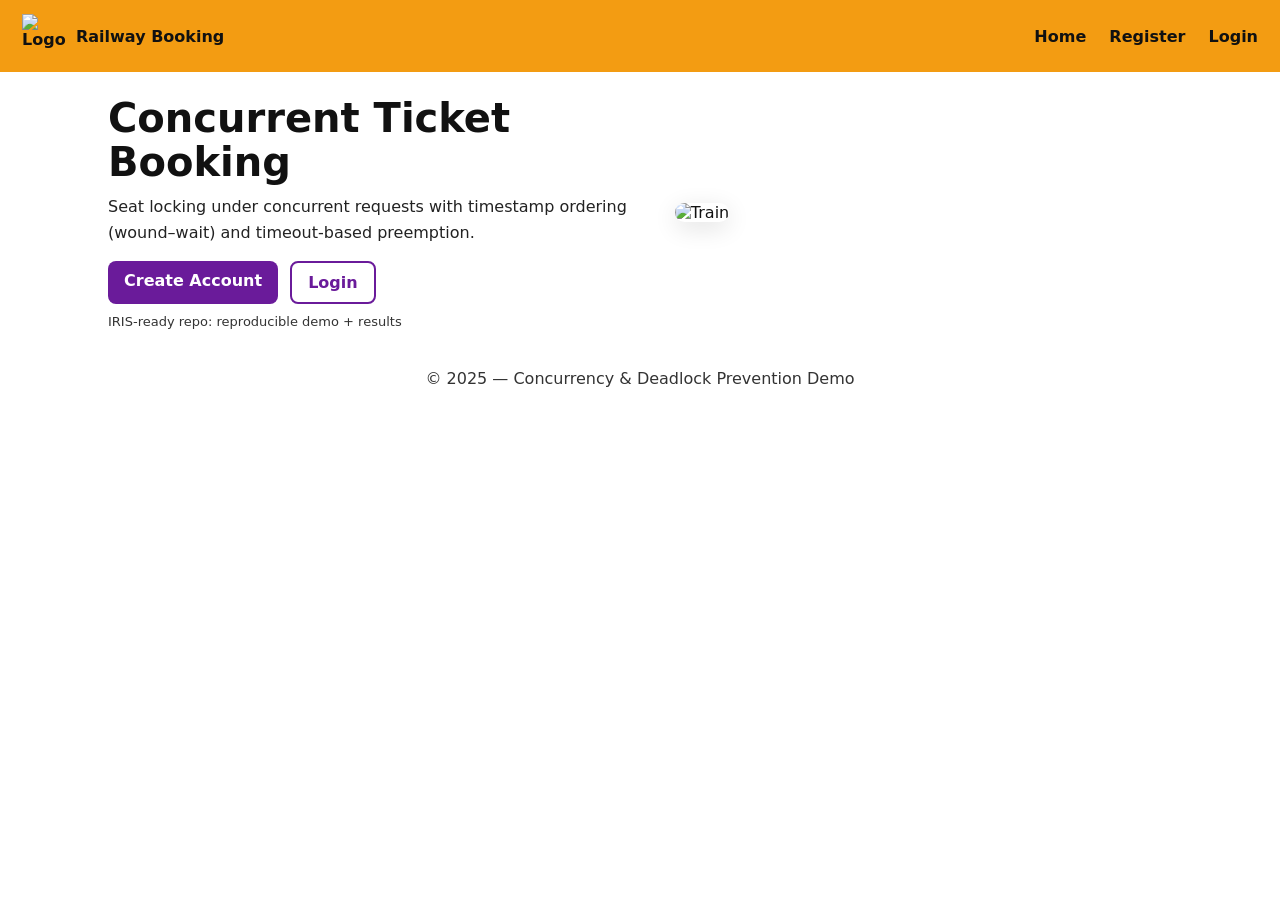
==== src/index.html @ 3301897b "Okay" ====
<!DOCTYPE html>
<html lang="en">
<head>
  <meta charset="UTF-8">
  <meta name="viewport" content="width=device-width, initial-scale=1.0">
  <title>Railway Booking | Concurrency Demo</title>
  <link rel="stylesheet" href="./styles/index.css">
  <link rel="icon" href="./assets/indian_railways_logo.png">
</head>
<body>
  <header class="nav">
    <div class="brand">
      <img src="./assets/indian_railways_logo.png" alt="Logo" width="44" height="44">
      <span>Railway Booking</span>
    </div>
    <nav class="links">
      <a href="./index.html">Home</a>
      <a href="./frontend/register.html">Register</a>
      <a href="./frontend/login.html">Login</a>
    </nav>
  </header>

  <main class="hero">
    <section class="hero-text">
      <h1>Concurrent Ticket Booking</h1>
      <p>Seat locking under concurrent requests with timestamp ordering (wound–wait) and timeout-based preemption.</p>
      <div class="cta">
        <a class="btn" href="./frontend/register.html">Create Account</a>
        <a class="btn outline" href="./frontend/login.html">Login</a>
      </div>
      <div class="meta">
        <span>IRIS-ready repo: reproducible demo + results</span>
      </div>
    </section>
    <section class="hero-image">
      <img src="./assets/Vande-Bharat-Sleeper-Coach.jpg" alt="Train">
    </section>
  </main>

  <footer class="footer">
    <p>© 2025 — Concurrency & Deadlock Prevention Demo</p>
  </footer>
</body>
</html>
---- src/styles/index.css ----
*{box-sizing:border-box;margin:0;padding:0;font-family:system-ui,-apple-system,Segoe UI,Roboto,Arial}
body{background:#fff;color:#111}
.nav{display:flex;align-items:center;justify-content:space-between;padding:14px 22px;background:#f39c12}
.brand{display:flex;gap:10px;align-items:center;font-weight:700;color:#111}
.links a{text-decoration:none;color:#111;margin-left:18px;font-weight:600}
.hero{display:grid;grid-template-columns:1.1fr 1fr;gap:20px;align-items:center;max-width:1100px;margin:24px auto;padding:0 18px}
.hero-text h1{font-size:40px;line-height:1.1;margin-bottom:10px}
.hero-text p{font-size:16px;line-height:1.6;color:#222;margin-bottom:16px}
.cta{display:flex;gap:12px;margin-bottom:10px}
.btn{display:inline-block;background:#6a1b9a;color:#fff;padding:10px 16px;border-radius:8px;text-decoration:none;font-weight:700}
.btn.outline{background:transparent;border:2px solid #6a1b9a;color:#6a1b9a}
.meta{font-size:13px;color:#333}
.hero-image img{width:100%;border-radius:14px;box-shadow:0 6px 24px rgba(0,0,0,.12)}
.footer{padding:16px;text-align:center;color:#333;margin-top:18px}
@media(max-width:880px){.hero{grid-template-columns:1fr}.hero-text h1{font-size:32px}}
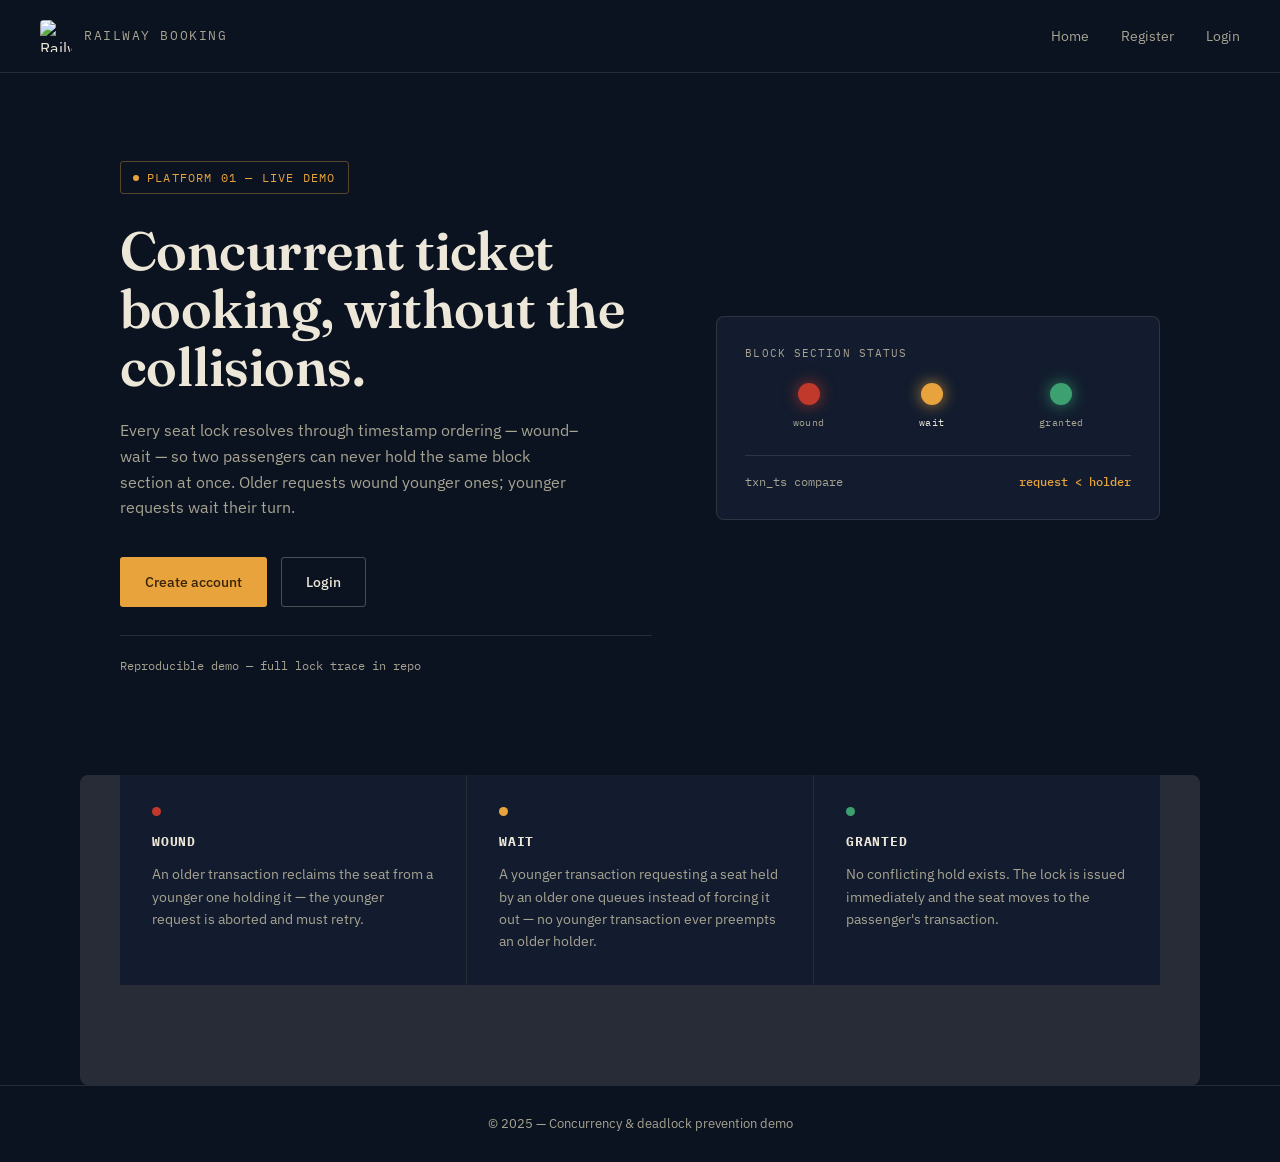
==== commit c4a2fc20: "Redesign homepage with signal-board theme" ====
--- a/src/index.html
+++ b/src/index.html
@@ -1,16 +1,179 @@
 <!DOCTYPE html>
 <html lang="en">
 <head>
-  <meta charset="UTF-8">
-  <meta name="viewport" content="width=device-width, initial-scale=1.0">
-  <title>Railway Booking | Concurrency Demo</title>
-  <link rel="stylesheet" href="./styles/index.css">
-  <link rel="icon" href="./assets/indian_railways_logo.png">
+<meta charset="UTF-8">
+<meta name="viewport" content="width=device-width, initial-scale=1.0">
+<title>Railway Booking | Concurrency Demo</title>
+<link rel="icon" href="./assets/indian_railways_logo.png">
+<link rel="preconnect" href="https://fonts.googleapis.com">
+<link rel="preconnect" href="https://fonts.gstatic.com" crossorigin>
+<link href="https://fonts.googleapis.com/css2?family=Fraunces:opsz,wght@9..144,400;9..144,600&family=IBM+Plex+Mono:wght@400;500&family=IBM+Plex+Sans:wght@400;500&display=swap" rel="stylesheet">
+<style>
+  :root{
+    --ink:#0B1220;
+    --panel:#121C2E;
+    --paper:#ECE7D8;
+    --paper-dim:#A7A492;
+    --amber:#E8A33D;
+    --green:#3CA070;
+    --red:#C0392B;
+    --line:rgba(236,231,216,0.12);
+  }
+  *{box-sizing:border-box;margin:0;padding:0}
+  body{
+    background:var(--ink);
+    color:var(--paper);
+    font-family:'IBM Plex Sans',sans-serif;
+    line-height:1.6;
+  }
+  a{color:inherit;text-decoration:none}
+  .nav{
+    display:flex;justify-content:space-between;align-items:center;
+    padding:20px 40px;
+    border-bottom:1px solid var(--line);
+  }
+  .brand{display:flex;align-items:center;gap:12px}
+  .brand img{width:32px;height:32px;border-radius:4px}
+  .brand span{
+    font-family:'IBM Plex Mono',monospace;
+    font-size:13px;letter-spacing:0.12em;text-transform:uppercase;
+    color:var(--paper-dim);
+  }
+  .links{display:flex;gap:32px}
+  .links a{
+    font-size:14px;color:var(--paper-dim);
+    transition:color .15s ease;
+  }
+  .links a:hover,.links a:focus-visible{color:var(--amber)}
+
+  .hero{
+    max-width:1120px;margin:0 auto;
+    padding:88px 40px 100px;
+    display:grid;grid-template-columns:1.2fr 1fr;gap:64px;
+    align-items:center;
+  }
+  .eyebrow{
+    display:inline-flex;align-items:center;gap:8px;
+    font-family:'IBM Plex Mono',monospace;
+    font-size:12px;letter-spacing:0.1em;text-transform:uppercase;
+    color:var(--amber);
+    border:1px solid rgba(232,163,61,0.35);
+    padding:6px 12px;border-radius:3px;
+    margin-bottom:28px;
+  }
+  .eyebrow::before{
+    content:'';width:6px;height:6px;border-radius:50%;
+    background:var(--amber);
+  }
+  h1{
+    font-family:'Fraunces',serif;
+    font-weight:600;
+    font-size:clamp(2.4rem,4.2vw,3.4rem);
+    line-height:1.08;
+    letter-spacing:-0.01em;
+    color:var(--paper);
+    margin-bottom:22px;
+  }
+  .lede{
+    font-size:16px;color:var(--paper-dim);max-width:46ch;
+    margin-bottom:36px;
+  }
+  .cta{display:flex;gap:14px;margin-bottom:28px}
+  .btn{
+    padding:13px 24px;border-radius:3px;
+    font-size:14px;font-weight:500;
+    border:1px solid transparent;
+    transition:transform .15s ease, background .15s ease;
+    display:inline-block;
+  }
+  .btn:active{transform:scale(0.98)}
+  .btn.solid{background:var(--amber);color:#3A2408}
+  .btn.solid:hover{background:#F0B558}
+  .btn.outline{border-color:rgba(236,231,216,0.28);color:var(--paper)}
+  .btn.outline:hover{border-color:var(--paper);background:rgba(236,231,216,0.05)}
+  .meta{
+    font-family:'IBM Plex Mono',monospace;
+    font-size:12px;color:var(--paper-dim);
+    padding-top:20px;border-top:1px solid var(--line);
+    display:flex;align-items:center;gap:8px;
+  }
+
+  .signal{
+    background:var(--panel);
+    border:1px solid var(--line);
+    border-radius:8px;
+    padding:28px;
+  }
+  .signal-label{
+    font-family:'IBM Plex Mono',monospace;
+    font-size:11px;letter-spacing:0.1em;text-transform:uppercase;
+    color:var(--paper-dim);margin-bottom:20px;
+  }
+  .gantry{display:flex;justify-content:space-around;margin-bottom:24px}
+  .post{display:flex;flex-direction:column;align-items:center;gap:10px}
+  .lamp{
+    width:22px;height:22px;border-radius:50%;
+    background:rgba(236,231,216,0.08);
+    box-shadow:inset 0 0 0 1px rgba(236,231,216,0.15);
+  }
+  .lamp.lit-red{background:var(--red);box-shadow:0 0 14px 2px rgba(192,57,43,0.55)}
+  .lamp.lit-amber{background:var(--amber);box-shadow:0 0 14px 2px rgba(232,163,61,0.55)}
+  .lamp.lit-green{background:var(--green);box-shadow:0 0 14px 2px rgba(60,160,112,0.55)}
+  .post-label{
+    font-family:'IBM Plex Mono',monospace;font-size:10px;
+    color:var(--paper-dim);letter-spacing:0.04em;
+  }
+  .post.active .post-label{color:var(--paper)}
+  .readout{
+    font-family:'IBM Plex Mono',monospace;font-size:12px;
+    color:var(--paper-dim);
+    border-top:1px solid var(--line);padding-top:16px;
+    display:flex;justify-content:space-between;
+  }
+  .readout b{color:var(--amber);font-weight:500}
+
+  .strip{
+    max-width:1120px;margin:0 auto;padding:0 40px 100px;
+    display:grid;grid-template-columns:repeat(3,1fr);gap:1px;
+    background:var(--line);border-radius:8px;overflow:hidden;
+  }
+  .card{background:var(--panel);padding:32px}
+  .card .dot{width:9px;height:9px;border-radius:50%;margin-bottom:16px}
+  .card.wound .dot{background:var(--red)}
+  .card.wait .dot{background:var(--amber)}
+  .card.clear .dot{background:var(--green)}
+  .card h3{
+    font-family:'IBM Plex Mono',monospace;
+    font-size:13px;letter-spacing:0.06em;text-transform:uppercase;
+    margin-bottom:10px;
+  }
+  .card p{font-size:14px;color:var(--paper-dim)}
+
+  footer{
+    border-top:1px solid var(--line);
+    padding:28px 40px;text-align:center;
+  }
+  footer p{font-size:13px;color:var(--paper-dim)}
+
+  @media (max-width:860px){
+    .hero{grid-template-columns:1fr;padding:56px 24px 72px}
+    .strip{grid-template-columns:1fr;padding:0 24px 72px}
+    .nav{padding:16px 24px}
+    .links{gap:20px}
+  }
+  @media (prefers-reduced-motion:reduce){
+    *{animation:none!important;transition:none!important}
+  }
+  a:focus-visible,button:focus-visible{
+    outline:2px solid var(--amber);outline-offset:2px;
+  }
+</style>
 </head>
 <body>
+
   <header class="nav">
     <div class="brand">
-      <img src="./assets/indian_railways_logo.png" alt="Logo" width="44" height="44">
+      <img src="./assets/indian_railways_logo.png" alt="Railway booking logo">
       <span>Railway Booking</span>
     </div>
     <nav class="links">
@@ -21,24 +184,63 @@
   </header>
 
   <main class="hero">
-    <section class="hero-text">
-      <h1>Concurrent Ticket Booking</h1>
-      <p>Seat locking under concurrent requests with timestamp ordering (wound–wait) and timeout-based preemption.</p>
+    <section>
+      <div class="eyebrow">Platform 01 — live demo</div>
+      <h1>Concurrent ticket booking, without the collisions.</h1>
+      <p class="lede">Every seat lock resolves through timestamp ordering — wound&ndash;wait — so two passengers can never hold the same block section at once. Older requests wound younger ones; younger requests wait their turn.</p>
       <div class="cta">
-        <a class="btn" href="./frontend/register.html">Create Account</a>
+        <a class="btn solid" href="./frontend/register.html">Create account</a>
         <a class="btn outline" href="./frontend/login.html">Login</a>
       </div>
       <div class="meta">
-        <span>IRIS-ready repo: reproducible demo + results</span>
+        <span>Reproducible demo — full lock trace in repo</span>
       </div>
     </section>
-    <section class="hero-image">
-      <img src="./assets/Vande-Bharat-Sleeper-Coach.jpg" alt="Train">
-    </section>
+
+    <aside class="signal">
+      <div class="signal-label">Block section status</div>
+      <div class="gantry">
+        <div class="post">
+          <div class="lamp lit-red"></div>
+          <div class="post-label">wound</div>
+        </div>
+        <div class="post active">
+          <div class="lamp lit-amber"></div>
+          <div class="post-label">wait</div>
+        </div>
+        <div class="post">
+          <div class="lamp lit-green"></div>
+          <div class="post-label">granted</div>
+        </div>
+      </div>
+      <div class="readout">
+        <span>txn_ts compare</span>
+        <b>request &lt; holder</b>
+      </div>
+    </aside>
   </main>
 
-  <footer class="footer">
-    <p>© 2025 — Concurrency & Deadlock Prevention Demo</p>
+  <section class="strip">
+    <div class="card wound">
+      <div class="dot"></div>
+      <h3>Wound</h3>
+      <p>An older transaction reclaims the seat from a younger one holding it — the younger request is aborted and must retry.</p>
+    </div>
+    <div class="card wait">
+      <div class="dot"></div>
+      <h3>Wait</h3>
+      <p>A younger transaction requesting a seat held by an older one queues instead of forcing it out — no younger transaction ever preempts an older holder.</p>
+    </div>
+    <div class="card clear">
+      <div class="dot"></div>
+      <h3>Granted</h3>
+      <p>No conflicting hold exists. The lock is issued immediately and the seat moves to the passenger's transaction.</p>
+    </div>
+  </section>
+
+  <footer>
+    <p>&copy; 2025 — Concurrency &amp; deadlock prevention demo</p>
   </footer>
+
 </body>
-</html>
+</html>
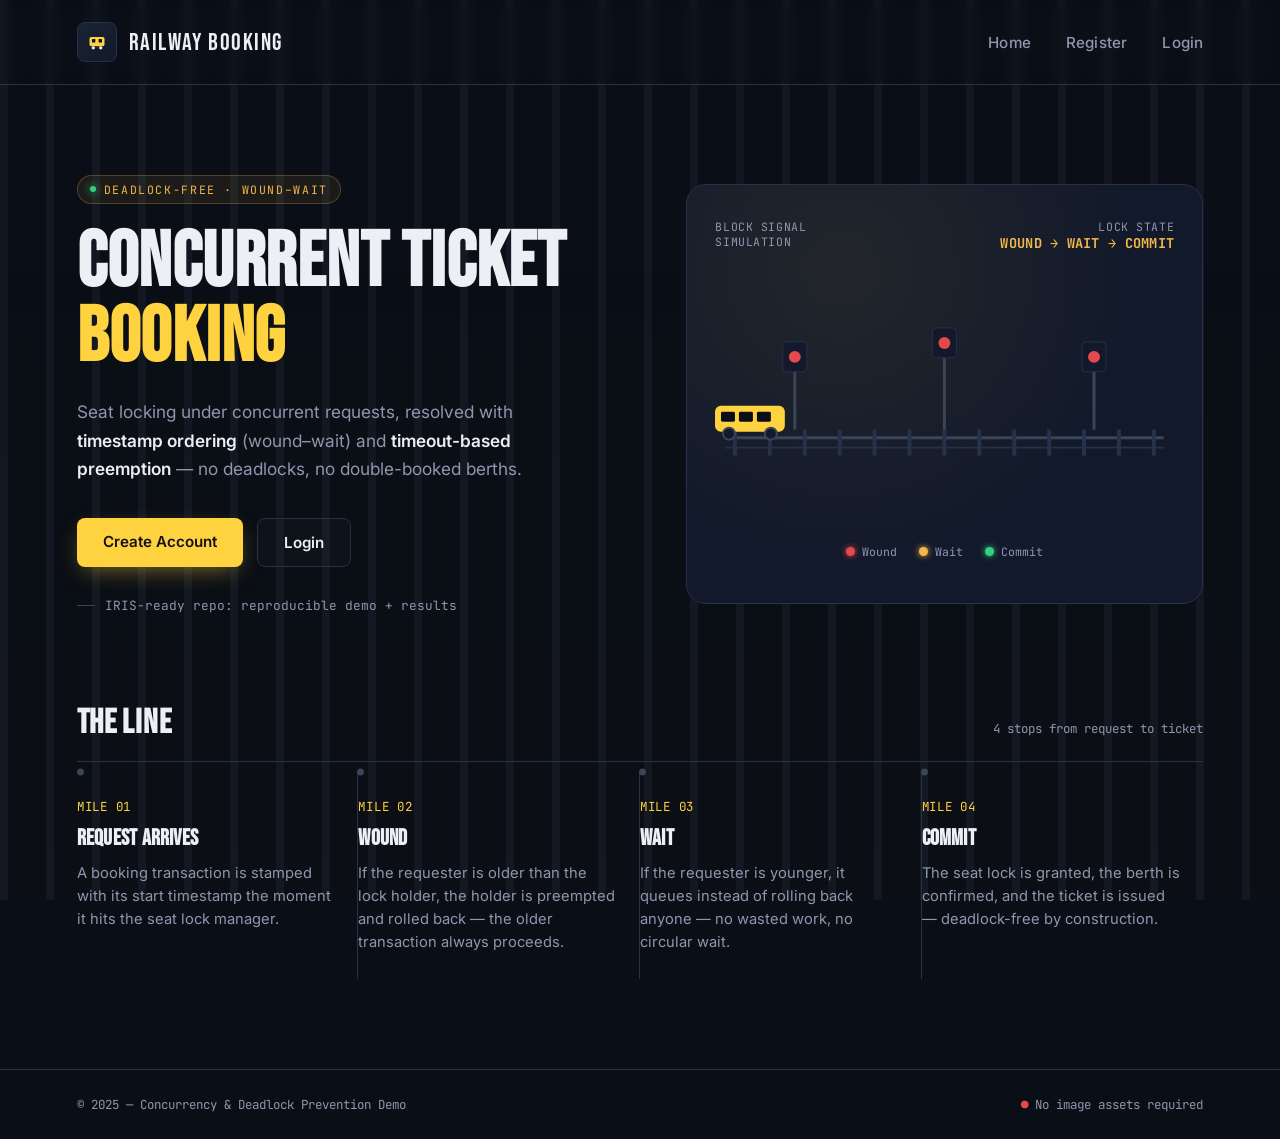
==== commit 52d53301: "Redesign homepage with signal-board theme" ====
--- a/src/index.html
+++ b/src/index.html
@@ -4,176 +4,369 @@
 <meta charset="UTF-8">
 <meta name="viewport" content="width=device-width, initial-scale=1.0">
 <title>Railway Booking | Concurrency Demo</title>
-<link rel="icon" href="./assets/indian_railways_logo.png">
 <link rel="preconnect" href="https://fonts.googleapis.com">
 <link rel="preconnect" href="https://fonts.gstatic.com" crossorigin>
-<link href="https://fonts.googleapis.com/css2?family=Fraunces:opsz,wght@9..144,400;9..144,600&family=IBM+Plex+Mono:wght@400;500&family=IBM+Plex+Sans:wght@400;500&display=swap" rel="stylesheet">
+<link href="https://fonts.googleapis.com/css2?family=Bebas+Neue&family=Inter:wght@400;500;600;700&family=JetBrains+Mono:wght@400;500;600&display=swap" rel="stylesheet">
 <style>
   :root{
-    --ink:#0B1220;
-    --panel:#121C2E;
-    --paper:#ECE7D8;
-    --paper-dim:#A7A492;
-    --amber:#E8A33D;
-    --green:#3CA070;
-    --red:#C0392B;
-    --line:rgba(236,231,216,0.12);
-  }
-  *{box-sizing:border-box;margin:0;padding:0}
+    --bg:#0A0E16;
+    --panel:#12192A;
+    --panel-2:#1A2334;
+    --line:#26314A;
+    --track:#3A4558;
+    --text:#EDEFF5;
+    --text-dim:#8D97AE;
+    --amber:#F2B84B;
+    --red:#E5484D;
+    --green:#35D07F;
+    --orange:#FFD23F;
+  }
+
+  *{margin:0;padding:0;box-sizing:border-box;}
+
+  html{scroll-behavior:smooth;}
+
   body{
-    background:var(--ink);
-    color:var(--paper);
-    font-family:'IBM Plex Sans',sans-serif;
-    line-height:1.6;
-  }
-  a{color:inherit;text-decoration:none}
+    background:var(--bg);
+    color:var(--text);
+    font-family:'Inter',sans-serif;
+    overflow-x:hidden;
+    position:relative;
+  }
+
+  /* faint sleeper/track watermark across the whole page */
+  body::before{
+    content:"";
+    position:fixed;
+    inset:0;
+    z-index:0;
+    pointer-events:none;
+    background-image:
+      repeating-linear-gradient(90deg, rgba(58,69,88,0.35) 0 8px, transparent 8px 46px),
+      linear-gradient(180deg, rgba(255,210,63,0) 0%, rgba(255,210,63,0.02) 100%);
+    background-position:0 78%;
+    background-size:100% 4px, 100% 100%;
+    opacity:0.5;
+  }
+
+  .mono{font-family:'JetBrains Mono',monospace;}
+
+  /* ---------- NAV ---------- */
   .nav{
-    display:flex;justify-content:space-between;align-items:center;
-    padding:20px 40px;
+    position:relative;
+    z-index:2;
+    display:flex;
+    align-items:center;
+    justify-content:space-between;
+    padding:22px 6vw;
     border-bottom:1px solid var(--line);
-  }
-  .brand{display:flex;align-items:center;gap:12px}
-  .brand img{width:32px;height:32px;border-radius:4px}
-  .brand span{
-    font-family:'IBM Plex Mono',monospace;
-    font-size:13px;letter-spacing:0.12em;text-transform:uppercase;
-    color:var(--paper-dim);
-  }
-  .links{display:flex;gap:32px}
+    backdrop-filter:blur(6px);
+  }
+  .brand{
+    display:flex;
+    align-items:center;
+    gap:12px;
+    font-family:'Bebas Neue',sans-serif;
+    font-size:1.5rem;
+    letter-spacing:0.06em;
+  }
+  .brand-mark{
+    width:40px;height:40px;
+    border-radius:8px;
+    display:flex;align-items:center;justify-content:center;
+    background:linear-gradient(145deg,var(--panel-2),var(--panel));
+    border:1px solid var(--line);
+  }
+  .links{display:flex;gap:2.2rem;}
   .links a{
-    font-size:14px;color:var(--paper-dim);
-    transition:color .15s ease;
-  }
-  .links a:hover,.links a:focus-visible{color:var(--amber)}
-
+    color:var(--text-dim);
+    text-decoration:none;
+    font-size:0.95rem;
+    font-weight:500;
+    letter-spacing:0.01em;
+    transition:color 0.2s ease;
+    position:relative;
+  }
+  .links a::after{
+    content:"";
+    position:absolute;left:0;bottom:-6px;
+    width:0;height:2px;
+    background:var(--orange);
+    transition:width 0.25s ease;
+  }
+  .links a:hover{color:var(--text);}
+  .links a:hover::after{width:100%;}
+
+  /* ---------- HERO ---------- */
   .hero{
-    max-width:1120px;margin:0 auto;
-    padding:88px 40px 100px;
-    display:grid;grid-template-columns:1.2fr 1fr;gap:64px;
+    position:relative;
+    z-index:2;
+    display:grid;
+    grid-template-columns:1.05fr 0.95fr;
+    gap:3vw;
     align-items:center;
+    padding:7vw 6vw 5vw;
+    max-width:1400px;
+    margin:0 auto;
   }
   .eyebrow{
-    display:inline-flex;align-items:center;gap:8px;
-    font-family:'IBM Plex Mono',monospace;
-    font-size:12px;letter-spacing:0.1em;text-transform:uppercase;
+    display:inline-flex;
+    align-items:center;
+    gap:8px;
+    font-family:'JetBrains Mono',monospace;
+    font-size:0.72rem;
+    letter-spacing:0.14em;
+    text-transform:uppercase;
     color:var(--amber);
-    border:1px solid rgba(232,163,61,0.35);
-    padding:6px 12px;border-radius:3px;
-    margin-bottom:28px;
-  }
-  .eyebrow::before{
-    content:'';width:6px;height:6px;border-radius:50%;
-    background:var(--amber);
-  }
+    background:rgba(242,184,75,0.08);
+    border:1px solid rgba(242,184,75,0.25);
+    padding:6px 12px;
+    border-radius:999px;
+    margin-bottom:22px;
+  }
+  .eyebrow-dot{
+    width:6px;height:6px;border-radius:50%;
+    background:var(--green);
+    box-shadow:0 0 8px var(--green);
+    animation:pulse 1.8s ease-in-out infinite;
+  }
+  @keyframes pulse{
+    0%,100%{opacity:1;}
+    50%{opacity:0.35;}
+  }
+
   h1{
-    font-family:'Fraunces',serif;
+    font-family:'Bebas Neue',sans-serif;
+    font-size:clamp(2.8rem,6vw,5rem);
+    line-height:0.98;
+    letter-spacing:0.01em;
+    color:var(--text);
+    margin-bottom:22px;
+  }
+  h1 span{color:var(--orange);}
+
+  .hero-text p{
+    color:var(--text-dim);
+    font-size:1.08rem;
+    line-height:1.65;
+    max-width:46ch;
+    margin-bottom:34px;
+  }
+  .hero-text p b{color:var(--text);font-weight:600;}
+
+  .cta{display:flex;gap:14px;margin-bottom:30px;}
+  .btn{
     font-weight:600;
-    font-size:clamp(2.4rem,4.2vw,3.4rem);
-    line-height:1.08;
-    letter-spacing:-0.01em;
-    color:var(--paper);
-    margin-bottom:22px;
-  }
-  .lede{
-    font-size:16px;color:var(--paper-dim);max-width:46ch;
-    margin-bottom:36px;
-  }
-  .cta{display:flex;gap:14px;margin-bottom:28px}
-  .btn{
-    padding:13px 24px;border-radius:3px;
-    font-size:14px;font-weight:500;
-    border:1px solid transparent;
-    transition:transform .15s ease, background .15s ease;
-    display:inline-block;
-  }
-  .btn:active{transform:scale(0.98)}
-  .btn.solid{background:var(--amber);color:#3A2408}
-  .btn.solid:hover{background:#F0B558}
-  .btn.outline{border-color:rgba(236,231,216,0.28);color:var(--paper)}
-  .btn.outline:hover{border-color:var(--paper);background:rgba(236,231,216,0.05)}
+    font-size:0.95rem;
+    padding:14px 26px;
+    border-radius:8px;
+    text-decoration:none;
+    transition:transform 0.2s ease, box-shadow 0.2s ease;
+  }
+  .btn:not(.outline){
+    background:var(--orange);
+    color:#161116;
+    box-shadow:0 8px 24px -8px rgba(255,210,63,0.55);
+  }
+  .btn:not(.outline):hover{transform:translateY(-2px);box-shadow:0 12px 30px -8px rgba(255,210,63,0.7);}
+  .btn.outline{
+    border:1px solid var(--line);
+    color:var(--text);
+    background:rgba(255,255,255,0.02);
+  }
+  .btn.outline:hover{border-color:var(--orange);color:var(--orange);transform:translateY(-2px);}
+
   .meta{
-    font-family:'IBM Plex Mono',monospace;
-    font-size:12px;color:var(--paper-dim);
-    padding-top:20px;border-top:1px solid var(--line);
-    display:flex;align-items:center;gap:8px;
-  }
-
-  .signal{
-    background:var(--panel);
+    display:flex;align-items:center;gap:10px;
+    font-family:'JetBrains Mono',monospace;
+    font-size:0.8rem;
+    color:var(--text-dim);
+  }
+  .meta::before{
+    content:"";
+    width:18px;height:1px;
+    background:var(--track);
+  }
+
+  /* ---------- SIGNATURE: signal track ---------- */
+  .hero-image{
+    position:relative;
+    background:radial-gradient(circle at 30% 20%, rgba(255,210,63,0.07), transparent 60%),var(--panel);
     border:1px solid var(--line);
-    border-radius:8px;
-    padding:28px;
-  }
-  .signal-label{
-    font-family:'IBM Plex Mono',monospace;
-    font-size:11px;letter-spacing:0.1em;text-transform:uppercase;
-    color:var(--paper-dim);margin-bottom:20px;
-  }
-  .gantry{display:flex;justify-content:space-around;margin-bottom:24px}
-  .post{display:flex;flex-direction:column;align-items:center;gap:10px}
-  .lamp{
-    width:22px;height:22px;border-radius:50%;
-    background:rgba(236,231,216,0.08);
-    box-shadow:inset 0 0 0 1px rgba(236,231,216,0.15);
-  }
-  .lamp.lit-red{background:var(--red);box-shadow:0 0 14px 2px rgba(192,57,43,0.55)}
-  .lamp.lit-amber{background:var(--amber);box-shadow:0 0 14px 2px rgba(232,163,61,0.55)}
-  .lamp.lit-green{background:var(--green);box-shadow:0 0 14px 2px rgba(60,160,112,0.55)}
-  .post-label{
-    font-family:'IBM Plex Mono',monospace;font-size:10px;
-    color:var(--paper-dim);letter-spacing:0.04em;
-  }
-  .post.active .post-label{color:var(--paper)}
-  .readout{
-    font-family:'IBM Plex Mono',monospace;font-size:12px;
-    color:var(--paper-dim);
-    border-top:1px solid var(--line);padding-top:16px;
-    display:flex;justify-content:space-between;
-  }
-  .readout b{color:var(--amber);font-weight:500}
-
-  .strip{
-    max-width:1120px;margin:0 auto;padding:0 40px 100px;
-    display:grid;grid-template-columns:repeat(3,1fr);gap:1px;
-    background:var(--line);border-radius:8px;overflow:hidden;
-  }
-  .card{background:var(--panel);padding:32px}
-  .card .dot{width:9px;height:9px;border-radius:50%;margin-bottom:16px}
-  .card.wound .dot{background:var(--red)}
-  .card.wait .dot{background:var(--amber)}
-  .card.clear .dot{background:var(--green)}
-  .card h3{
-    font-family:'IBM Plex Mono',monospace;
-    font-size:13px;letter-spacing:0.06em;text-transform:uppercase;
+    border-radius:20px;
+    padding:34px 28px 44px;
+    min-height:420px;
+    display:flex;
+    flex-direction:column;
+    justify-content:space-between;
+  }
+  .signal-head{
+    display:flex;
+    justify-content:space-between;
+    align-items:flex-start;
+    font-family:'JetBrains Mono',monospace;
+    font-size:0.72rem;
+    color:var(--text-dim);
+    letter-spacing:0.05em;
+    text-transform:uppercase;
+    margin-bottom:8px;
+  }
+  .signal-head .state{
+    text-align:right;
+  }
+  .signal-head .state b{
+    display:block;
+    color:var(--amber);
+    font-size:0.85rem;
+    letter-spacing:0.02em;
+  }
+
+  .track-svg{width:100%;height:auto;display:block;}
+
+  .legend{
+    display:flex;
+    gap:22px;
+    justify-content:center;
+    margin-top:18px;
+    font-family:'JetBrains Mono',monospace;
+    font-size:0.72rem;
+    color:var(--text-dim);
+  }
+  .legend span{display:flex;align-items:center;gap:7px;}
+  .legend i{width:9px;height:9px;border-radius:50%;display:inline-block;}
+  .i-red{background:var(--red);box-shadow:0 0 6px var(--red);}
+  .i-amber{background:var(--amber);box-shadow:0 0 6px var(--amber);}
+  .i-green{background:var(--green);box-shadow:0 0 6px var(--green);}
+
+  /* signal lamp animation - cycles red -> amber -> green like lock states */
+  .lamp{animation:lampCycle 4.5s ease-in-out infinite;}
+  .lamp-1{animation-delay:0s;}
+  .lamp-2{animation-delay:1.5s;}
+  .lamp-3{animation-delay:3s;}
+  @keyframes lampCycle{
+    0%,8%{fill:var(--red);filter:drop-shadow(0 0 5px var(--red));}
+    33%,41%{fill:var(--amber);filter:drop-shadow(0 0 5px var(--amber));}
+    66%,74%{fill:var(--green);filter:drop-shadow(0 0 6px var(--green));}
+    100%{fill:var(--red);filter:drop-shadow(0 0 5px var(--red));}
+  }
+
+  .train-group{animation:travel 6s linear infinite;}
+  @keyframes travel{
+    0%{transform:translateX(-40px);}
+    100%{transform:translateX(420px);}
+  }
+
+  @media (prefers-reduced-motion: reduce){
+    .lamp,.train-group,.eyebrow-dot{animation:none !important;}
+  }
+
+  /* ---------- MILE MARKERS (algorithm sequence) ---------- */
+  .route{
+    position:relative;
+    z-index:2;
+    max-width:1400px;
+    margin:0 auto;
+    padding:2vw 6vw 7vw;
+  }
+  .route-head{
+    display:flex;
+    align-items:baseline;
+    justify-content:space-between;
+    border-bottom:1px solid var(--line);
+    padding-bottom:18px;
+    margin-bottom:6px;
+  }
+  .route-head h2{
+    font-family:'Bebas Neue',sans-serif;
+    font-size:2.1rem;
+    letter-spacing:0.02em;
+  }
+  .route-head span{
+    font-family:'JetBrains Mono',monospace;
+    font-size:0.78rem;
+    color:var(--text-dim);
+  }
+
+  .miles{
+    display:grid;
+    grid-template-columns:repeat(4,1fr);
+    gap:0;
+    margin-top:10px;
+  }
+  .mile{
+    padding:26px 20px 26px 0;
+    border-right:1px solid var(--line);
+    position:relative;
+  }
+  .mile:last-child{border-right:none;}
+  .mile-num{
+    font-family:'JetBrains Mono',monospace;
+    font-size:0.78rem;
+    color:var(--orange);
+    letter-spacing:0.06em;
     margin-bottom:10px;
-  }
-  .card p{font-size:14px;color:var(--paper-dim)}
-
-  footer{
+    display:block;
+  }
+  .mile h3{
+    font-family:'Bebas Neue',sans-serif;
+    font-size:1.4rem;
+    letter-spacing:0.01em;
+    margin-bottom:10px;
+  }
+  .mile p{
+    color:var(--text-dim);
+    font-size:0.92rem;
+    line-height:1.55;
+  }
+  .mile::before{
+    content:"";
+    position:absolute;
+    top:0;left:-1px;
+    width:7px;height:7px;
+    border-radius:50%;
+    background:var(--track);
+    transform:translateY(-50%);
+  }
+  .mile:first-child::before{left:0;}
+
+  @media (max-width:920px){
+    .hero{grid-template-columns:1fr;}
+    .miles{grid-template-columns:1fr 1fr;}
+    .mile{border-right:none;border-bottom:1px solid var(--line);padding:22px 0;}
+  }
+  @media (max-width:560px){
+    .miles{grid-template-columns:1fr;}
+    .links{gap:1.2rem;}
+  }
+
+  /* ---------- FOOTER ---------- */
+  .footer{
+    position:relative;z-index:2;
     border-top:1px solid var(--line);
-    padding:28px 40px;text-align:center;
-  }
-  footer p{font-size:13px;color:var(--paper-dim)}
-
-  @media (max-width:860px){
-    .hero{grid-template-columns:1fr;padding:56px 24px 72px}
-    .strip{grid-template-columns:1fr;padding:0 24px 72px}
-    .nav{padding:16px 24px}
-    .links{gap:20px}
-  }
-  @media (prefers-reduced-motion:reduce){
-    *{animation:none!important;transition:none!important}
-  }
-  a:focus-visible,button:focus-visible{
-    outline:2px solid var(--amber);outline-offset:2px;
-  }
+    padding:26px 6vw;
+    display:flex;
+    justify-content:space-between;
+    align-items:center;
+    font-family:'JetBrains Mono',monospace;
+    font-size:0.78rem;
+    color:var(--text-dim);
+  }
+  .footer .dot-red{color:var(--red);}
 </style>
 </head>
 <body>
 
   <header class="nav">
     <div class="brand">
-      <img src="./assets/indian_railways_logo.png" alt="Railway booking logo">
+      <div class="brand-mark">
+        <svg width="20" height="20" viewBox="0 0 24 24" fill="none">
+          <rect x="3" y="6" width="18" height="11" rx="2" fill="#FFD23F"/>
+          <circle cx="7.5" cy="19" r="2" fill="#EDEFF5"/>
+          <circle cx="16.5" cy="19" r="2" fill="#EDEFF5"/>
+          <rect x="6" y="8.5" width="4" height="4" rx="0.6" fill="#0A0E16"/>
+          <rect x="14" y="8.5" width="4" height="4" rx="0.6" fill="#0A0E16"/>
+        </svg>
+      </div>
       <span>Railway Booking</span>
     </div>
     <nav class="links">
@@ -184,62 +377,114 @@
   </header>
 
   <main class="hero">
-    <section>
-      <div class="eyebrow">Platform 01 — live demo</div>
-      <h1>Concurrent ticket booking, without the collisions.</h1>
-      <p class="lede">Every seat lock resolves through timestamp ordering — wound&ndash;wait — so two passengers can never hold the same block section at once. Older requests wound younger ones; younger requests wait their turn.</p>
+    <section class="hero-text">
+      <div class="eyebrow"><span class="eyebrow-dot"></span>Deadlock-free · Wound&#8211;Wait</div>
+      <h1>Concurrent Ticket <span>Booking</span></h1>
+      <p>Seat locking under concurrent requests, resolved with <b>timestamp ordering</b> (wound&#8211;wait) and <b>timeout-based preemption</b> — no deadlocks, no double-booked berths.</p>
       <div class="cta">
-        <a class="btn solid" href="./frontend/register.html">Create account</a>
+        <a class="btn" href="./frontend/register.html">Create Account</a>
         <a class="btn outline" href="./frontend/login.html">Login</a>
       </div>
-      <div class="meta">
-        <span>Reproducible demo — full lock trace in repo</span>
-      </div>
+      <div class="meta mono">IRIS-ready repo: reproducible demo + results</div>
     </section>
 
-    <aside class="signal">
-      <div class="signal-label">Block section status</div>
-      <div class="gantry">
-        <div class="post">
-          <div class="lamp lit-red"></div>
-          <div class="post-label">wound</div>
-        </div>
-        <div class="post active">
-          <div class="lamp lit-amber"></div>
-          <div class="post-label">wait</div>
-        </div>
-        <div class="post">
-          <div class="lamp lit-green"></div>
-          <div class="post-label">granted</div>
-        </div>
-      </div>
-      <div class="readout">
-        <span>txn_ts compare</span>
-        <b>request &lt; holder</b>
-      </div>
-    </aside>
+    <section class="hero-image">
+      <div class="signal-head">
+        <span>Block Signal<br>Simulation</span>
+        <span class="state">Lock state<b>Wound &rarr; Wait &rarr; Commit</b></span>
+      </div>
+
+      <svg class="track-svg" viewBox="0 0 460 170" xmlns="http://www.w3.org/2000/svg">
+        <!-- rail -->
+        <line x1="10" y1="130" x2="450" y2="130" stroke="#3A4558" stroke-width="3"/>
+        <line x1="10" y1="140" x2="450" y2="140" stroke="#26314A" stroke-width="2"/>
+        <!-- sleepers -->
+        <g stroke="#26314A" stroke-width="4">
+          <line x1="20" y1="122" x2="20" y2="148"/>
+          <line x1="55" y1="122" x2="55" y2="148"/>
+          <line x1="90" y1="122" x2="90" y2="148"/>
+          <line x1="125" y1="122" x2="125" y2="148"/>
+          <line x1="160" y1="122" x2="160" y2="148"/>
+          <line x1="195" y1="122" x2="195" y2="148"/>
+          <line x1="230" y1="122" x2="230" y2="148"/>
+          <line x1="265" y1="122" x2="265" y2="148"/>
+          <line x1="300" y1="122" x2="300" y2="148"/>
+          <line x1="335" y1="122" x2="335" y2="148"/>
+          <line x1="370" y1="122" x2="370" y2="148"/>
+          <line x1="405" y1="122" x2="405" y2="148"/>
+          <line x1="440" y1="122" x2="440" y2="148"/>
+        </g>
+
+        <!-- signal posts with lamps cycling through lock states -->
+        <g>
+          <line x1="80" y1="60" x2="80" y2="122" stroke="#3A4558" stroke-width="3"/>
+          <rect x="68" y="34" width="24" height="30" rx="4" fill="#12192A" stroke="#26314A"/>
+          <circle class="lamp lamp-1" cx="80" cy="49" r="6" fill="#E5484D"/>
+        </g>
+        <g>
+          <line x1="230" y1="46" x2="230" y2="122" stroke="#3A4558" stroke-width="3"/>
+          <rect x="218" y="20" width="24" height="30" rx="4" fill="#12192A" stroke="#26314A"/>
+          <circle class="lamp lamp-2" cx="230" cy="35" r="6" fill="#E5484D"/>
+        </g>
+        <g>
+          <line x1="380" y1="60" x2="380" y2="122" stroke="#3A4558" stroke-width="3"/>
+          <rect x="368" y="34" width="24" height="30" rx="4" fill="#12192A" stroke="#26314A"/>
+          <circle class="lamp lamp-3" cx="380" cy="49" r="6" fill="#E5484D"/>
+        </g>
+
+        <!-- moving train silhouette -->
+        <g class="train-group">
+          <rect x="0" y="98" width="70" height="26" rx="6" fill="#FFD23F"/>
+          <rect x="6" y="104" width="14" height="10" rx="1.5" fill="#0A0E16"/>
+          <rect x="24" y="104" width="14" height="10" rx="1.5" fill="#0A0E16"/>
+          <rect x="42" y="104" width="14" height="10" rx="1.5" fill="#0A0E16"/>
+          <circle cx="14" cy="126" r="6" fill="#12192A" stroke="#3A4558" stroke-width="2"/>
+          <circle cx="56" cy="126" r="6" fill="#12192A" stroke="#3A4558" stroke-width="2"/>
+          <rect x="-26" y="102" width="24" height="20" rx="5" fill="#EDEFF5" opacity="0.9"/>
+          <circle cx="-14" cy="124" r="5" fill="#12192A" stroke="#3A4558" stroke-width="2"/>
+        </g>
+      </svg>
+
+      <div class="legend">
+        <span><i class="i-red"></i>Wound</span>
+        <span><i class="i-amber"></i>Wait</span>
+        <span><i class="i-green"></i>Commit</span>
+      </div>
+    </section>
   </main>
 
-  <section class="strip">
-    <div class="card wound">
-      <div class="dot"></div>
-      <h3>Wound</h3>
-      <p>An older transaction reclaims the seat from a younger one holding it — the younger request is aborted and must retry.</p>
+  <section class="route">
+    <div class="route-head">
+      <h2>The Line</h2>
+      <span class="mono">4 stops from request to ticket</span>
     </div>
-    <div class="card wait">
-      <div class="dot"></div>
-      <h3>Wait</h3>
-      <p>A younger transaction requesting a seat held by an older one queues instead of forcing it out — no younger transaction ever preempts an older holder.</p>
-    </div>
-    <div class="card clear">
-      <div class="dot"></div>
-      <h3>Granted</h3>
-      <p>No conflicting hold exists. The lock is issued immediately and the seat moves to the passenger's transaction.</p>
+    <div class="miles">
+      <div class="mile">
+        <span class="mile-num">MILE 01</span>
+        <h3>Request Arrives</h3>
+        <p>A booking transaction is stamped with its start timestamp the moment it hits the seat lock manager.</p>
+      </div>
+      <div class="mile">
+        <span class="mile-num">MILE 02</span>
+        <h3>Wound</h3>
+        <p>If the requester is older than the lock holder, the holder is preempted and rolled back — the older transaction always proceeds.</p>
+      </div>
+      <div class="mile">
+        <span class="mile-num">MILE 03</span>
+        <h3>Wait</h3>
+        <p>If the requester is younger, it queues instead of rolling back anyone — no wasted work, no circular wait.</p>
+      </div>
+      <div class="mile">
+        <span class="mile-num">MILE 04</span>
+        <h3>Commit</h3>
+        <p>The seat lock is granted, the berth is confirmed, and the ticket is issued — deadlock-free by construction.</p>
+      </div>
     </div>
   </section>
 
-  <footer>
-    <p>&copy; 2025 — Concurrency &amp; deadlock prevention demo</p>
+  <footer class="footer">
+    <span>&copy; 2025 &mdash; Concurrency &amp; Deadlock Prevention Demo</span>
+    <span><span class="dot-red">&#9679;</span> No image assets required</span>
   </footer>
 
 </body>
